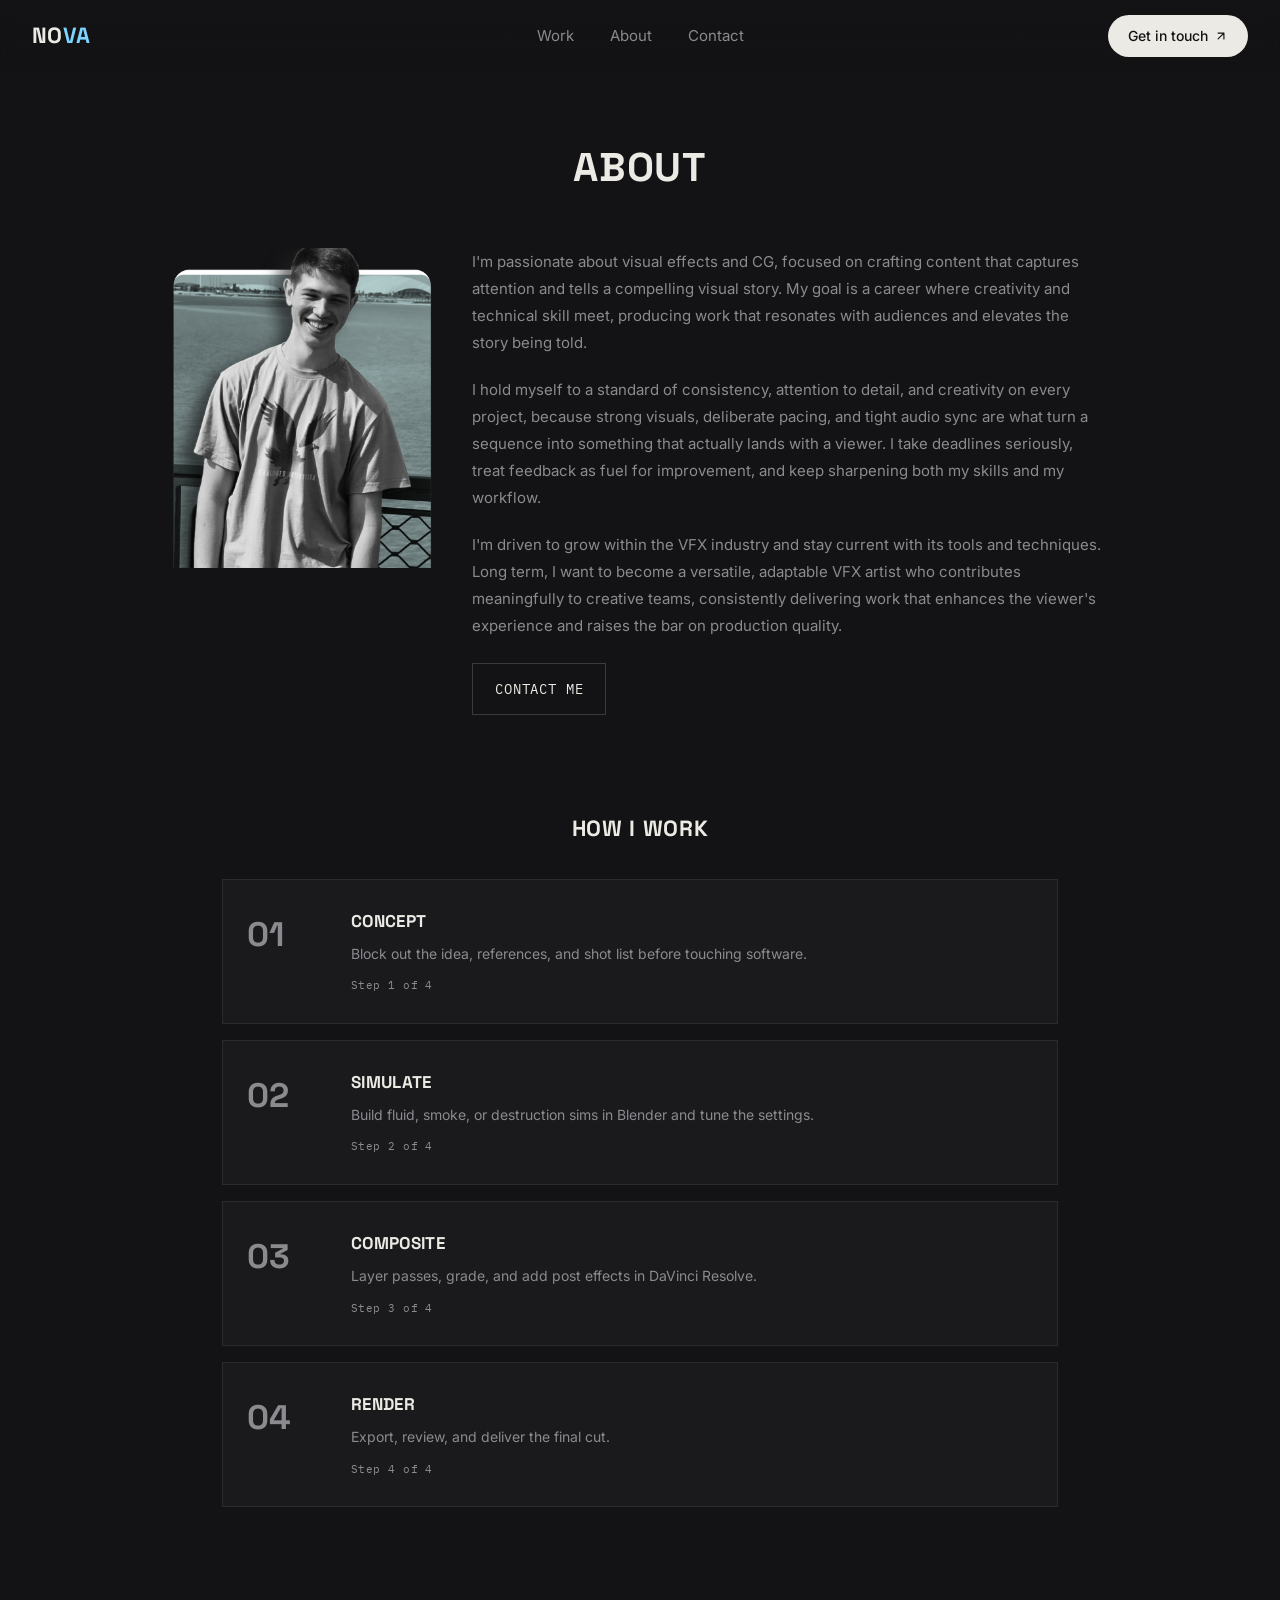
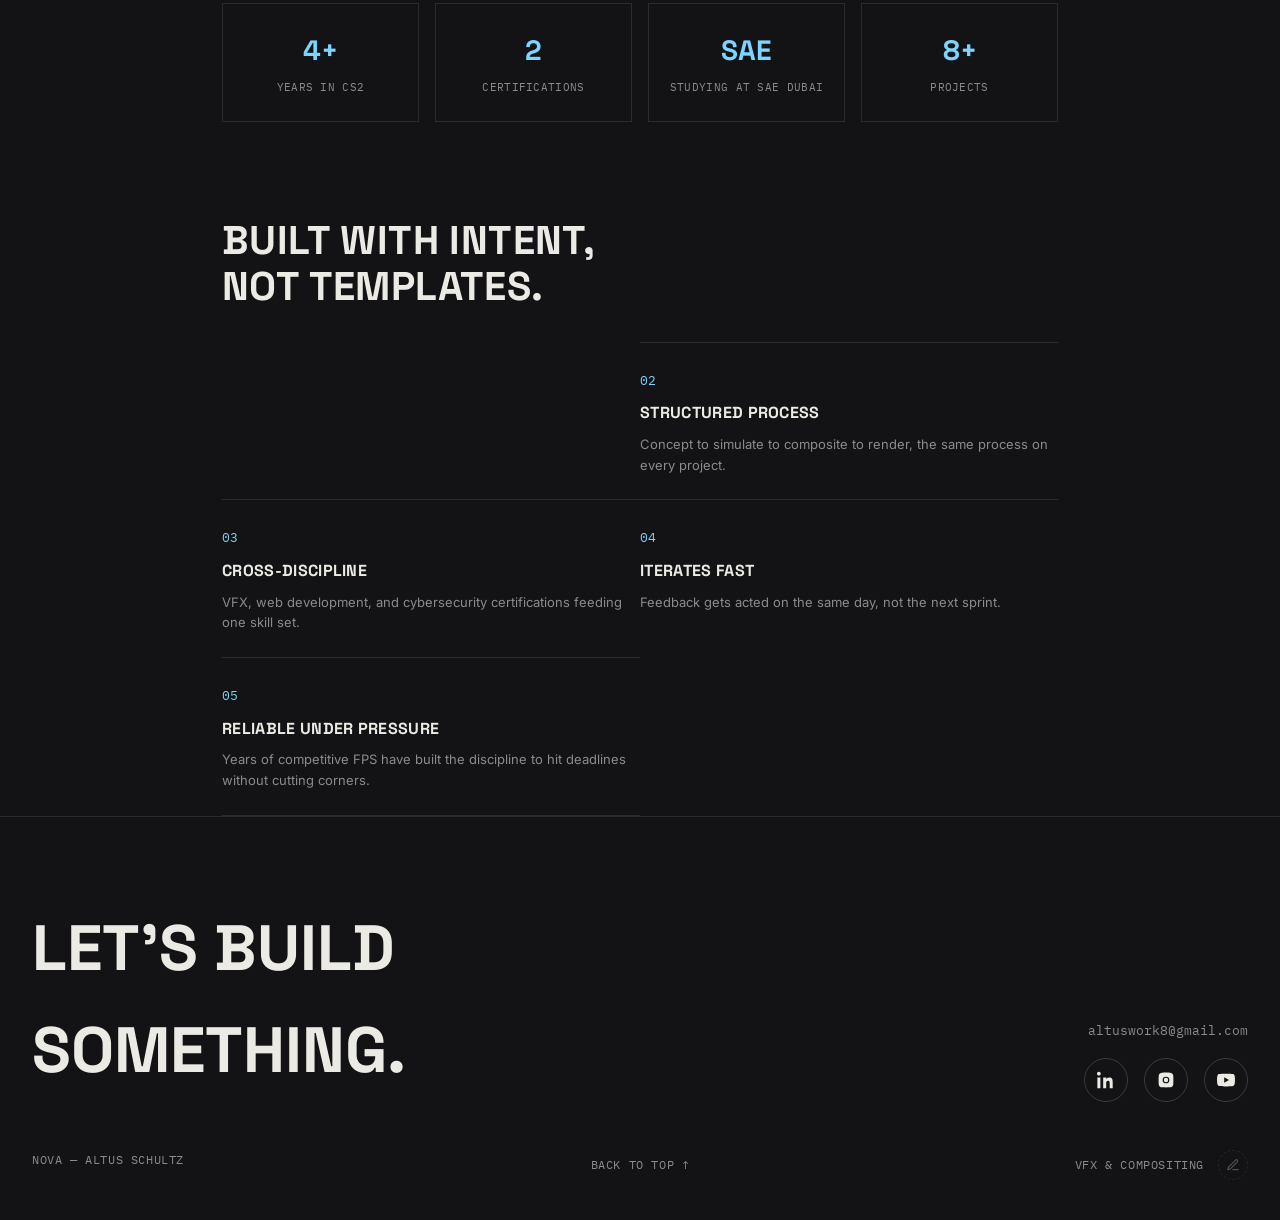
==== pages/about.html @ cc1fd3f3 "NOVA portfolio - initial public release Hand-built multi-page VFX portfolio: HTML, CSS and vanilla J" ====
<!DOCTYPE html>
<html lang="en">
<head>
<meta charset="UTF-8">
<meta name="viewport" content="width=device-width, initial-scale=1.0">
<title>About &mdash; NOVA</title>
<link rel="preconnect" href="https://fonts.googleapis.com">
<link href="https://fonts.googleapis.com/css2?family=Space+Grotesk:wght@500;700&amp;family=Inter:wght@400;500&amp;family=IBM+Plex+Mono:wght@400;500&amp;display=swap" rel="stylesheet">
<link rel="stylesheet" href="../assets/css/style.css">
<link rel="stylesheet" href="../assets/css/effects.css">

</head>
<body id="top">

<!--Nav bar: NOVA logo top left, burger menu button top right-->
<nav class="nav">
    <a href="../index.html" class="nav-logo"><span>NO</span><span>VA</span></a>
    <div class="nav-links-desktop">
    <a href="../index.html#work">Work</a>
    <a href="about.html">About</a>
    <a href="contact.html">Contact</a>
  </div>
  <a href="contact.html" class="nav-cta">Get in touch
    <svg viewBox="0 0 24 24" fill="none" stroke="currentColor" stroke-width="2" stroke-linecap="round" stroke-linejoin="round"><path d="M7 17L17 7M17 7H7M17 7V17"/></svg>
  </a>
  <button class="nav-burger" aria-label="Open menu" aria-expanded="false">
      <span></span><span></span><span></span>
    </button>
  </nav>
  <div class="nav-mobile-panel">
      <a href="../index.html#work">Work</a>
      <a href="about.html">About</a>
      <a href="contact.html">Contact</a>
  </div>

  <!-- ==================== About header ==================== -->
  <div class="about-header">
    <h1>About</h1>
  </div>

  <!-- ==================== Bio: photo + intro text, fades in on scroll ==================== -->
  <div class="bio reveal">
    <img src="../assets/media/about-me/About-me-Image.png" alt="Altus Schultz" class="bio-photo">

    <div class="bio-text">
      <p>I'm passionate about visual effects and CG, focused on crafting content that captures attention and tells a compelling visual story. My goal is a career where creativity and technical skill meet, producing work that resonates with audiences and elevates the story being told.</p>
      <p>I hold myself to a standard of consistency, attention to detail, and creativity on every project, because strong visuals, deliberate pacing, and tight audio sync are what turn a sequence into something that actually lands with a viewer. I take deadlines seriously, treat feedback as fuel for improvement, and keep sharpening both my skills and my workflow.</p>
      <p>I'm driven to grow within the VFX industry and stay current with its tools and techniques. Long term, I want to become a versatile, adaptable VFX artist who contributes meaningfully to creative teams, consistently delivering work that enhances the viewer's experience and raises the bar on production quality.</p>

      <div class="bio-actions">
        <a href="contact.html" class="contact-link">Contact me</a>
        <!--Resume link pulled 2026-10-15: PDF still carries the old email address.
            Re-export with altuswork8@gmail.com, then uncomment this line.-->
        <!--<a href="../assets/documents/altus-schultz-resume.pdf" class="contact-link" download>Resume</a>-->
      </div>
    </div>
  </div>

  <!-- ==================== How I work: 4 steps, each fades up on scroll ==================== -->
  <h2 class="section-heading">How I Work</h2>

  <div class="steps">

    <div class="step reveal">
      <span class="step-number">01</span>
      <div>
        <p class="step-title">Concept</p>
        <p class="step-desc">Block out the idea, references, and shot list before touching software.</p>
        <p class="step-label">Step 1 of 4</p>
      </div>
    </div>

    <div class="step reveal">
      <span class="step-number">02</span>
      <div>
        <p class="step-title">Simulate</p>
        <p class="step-desc">Build fluid, smoke, or destruction sims in Blender and tune the settings.</p>
        <p class="step-label">Step 2 of 4</p>
      </div>
    </div>

    <div class="step reveal">
      <span class="step-number">03</span>
      <div>
        <p class="step-title">Composite</p>
        <p class="step-desc">Layer passes, grade, and add post effects in DaVinci Resolve.</p>
        <p class="step-label">Step 3 of 4</p>
      </div>
    </div>

    <div class="step reveal">
      <span class="step-number">04</span>
      <div>
        <p class="step-title">Render</p>
        <p class="step-desc">Export, review, and deliver the final cut.</p>
        <p class="step-label">Step 4 of 4</p>
      </div>
    </div>

  </div>

  <!-- ==================== Stats: numbers count up from 0 on scroll, see script.js ==================== -->
  <div class="stats reveal">

    <div class="stat">
      <span class="stat-number" data-count="5" data-suffix="+">0</span>
      <p class="stat-label">Years in CS2</p>
    </div>

    <div class="stat">
      <span class="stat-number" data-count="3">0</span>
      <p class="stat-label">Certifications</p>
    </div>

    <div class="stat">
      <span class="stat-number">SAE</span>
      <p class="stat-label">Studying at SAE Dubai</p>
    </div>

    <div class="stat">
      <span class="stat-number" data-count="10" data-suffix="+">0</span>
      <p class="stat-label">Projects</p>
    </div>

  </div>

  <!-- ==================== Why me: 6 point grid ==================== -->
  <div class="why-me">
    <h2 class="headline">Built with intent,<br>not templates.</h2>

    <div class="why-grid">

      <div class="why-item reveal">
        <span class="why-number">01</span>
        <h3>Own pipeline</h3>
        <p>No page builders, no plugins doing the work. Every sim, comp, and line of code is mine.</p>
      </div>

      <div class="why-item reveal">
        <span class="why-number">02</span>
        <h3>Structured process</h3>
        <p>Concept to simulate to composite to render, the same process on every project.</p>
      </div>

      <div class="why-item reveal">
        <span class="why-number">03</span>
        <h3>Cross-discipline</h3>
        <p>VFX, web development, and cybersecurity certifications feeding one skill set.</p>
      </div>

      <div class="why-item reveal">
        <span class="why-number">04</span>
        <h3>Iterates fast</h3>
        <p>Feedback gets acted on the same day, not the next sprint.</p>
      </div>

      <div class="why-item reveal">
        <span class="why-number">05</span>
        <h3>Reliable under pressure</h3>
        <p>Years of competitive FPS have built the discipline to hit deadlines without cutting corners.</p>
      </div>

      <div class="why-item reveal">
        <span class="why-number">06</span>
        <h3>Always learning</h3>
        <p>Actively studying VFX and virtual production, picking up new techniques every trimester.</p>
      </div>

    </div>
  </div>

  <!--Footer: same on every page, contact details, socials, back to top-->
  <footer class="footer">
    <div class="footer-top">
      <h2>Let's build<br>something.</h2>
      <div class="footer-contact-block">
        <div class="footer-contact">
          <a href="https://mail.google.com/mail/?view=cm&amp;to=altuswork8@gmail.com">altuswork8@gmail.com</a>
        </div>
        <div class="socials">
        <a href="https://www.linkedin.com/in/altus-schultz-65b07b365/" aria-label="LinkedIn" target="_blank" rel="noopener">
          <svg viewBox="0 0 24 24"><path d="M4.98 3.5C4.98 4.88 3.87 6 2.5 6S0 4.88 0 3.5 1.12 1 2.5 1s2.48 1.12 2.48 2.5zM.5 8.75h4V23h-4V8.75zM8.5 8.75h3.83v1.96h.05c.53-1 1.83-2.06 3.77-2.06 4.03 0 4.78 2.65 4.78 6.1V23h-4v-6.5c0-1.55-.03-3.55-2.17-3.55-2.18 0-2.51 1.7-2.51 3.44V23h-4V8.75z"/></svg>
        </a>
        <a href="https://www.instagram.com/hertzz.iwnl/" aria-label="Instagram" target="_blank" rel="noopener">
          <svg viewBox="0 0 24 24"><path d="M12 2.16c3.2 0 3.58.01 4.85.07 3.25.15 4.77 1.69 4.92 4.92.06 1.27.07 1.65.07 4.85s-.01 3.58-.07 4.85c-.15 3.23-1.66 4.77-4.92 4.92-1.27.06-1.64.07-4.85.07s-3.58-.01-4.85-.07c-3.27-.15-4.77-1.7-4.92-4.92-.06-1.27-.07-1.65-.07-4.85s.02-3.58.07-4.85c.15-3.23 1.66-4.77 4.92-4.92 1.27-.06 1.65-.07 4.85-.07zm0 5.35a4.49 4.49 0 1 0 0 8.98 4.49 4.49 0 0 0 0-8.98zm0 7.4a2.91 2.91 0 1 1 0-5.82 2.91 2.91 0 0 1 0 5.82zm5.73-7.58a1.05 1.05 0 1 1-2.1 0 1.05 1.05 0 0 1 2.1 0z"/></svg>
        </a>
        <a href="https://www.youtube.com/@altumisprime" aria-label="YouTube" target="_blank" rel="noopener">
          <svg viewBox="0 0 24 24"><path d="M23.5 6.2a3.02 3.02 0 0 0-2.12-2.14C19.51 3.5 12 3.5 12 3.5s-7.51 0-9.38.56A3.02 3.02 0 0 0 .5 6.2 31.6 31.6 0 0 0 0 12a31.6 31.6 0 0 0 .5 5.8 3.02 3.02 0 0 0 2.12 2.14C4.49 20.5 12 20.5 12 20.5s7.51 0 9.38-.56a3.02 3.02 0 0 0 2.12-2.14A31.6 31.6 0 0 0 24 12a31.6 31.6 0 0 0-.5-5.8zM9.6 15.6V8.4l6.4 3.6-6.4 3.6z"/></svg>
        </a>
      </div>
      </div>
    </div>
    <div class="footer-bottom">
      <span>NOVA &mdash; Altus Schultz</span>
      <a href="#top" class="back-to-top">Back to top &uarr;</a>
      <div class="footer-egg-group">
      <span>VFX &amp; Compositing</span>
      <button class="egg-toggle" aria-label="I wonder what this does">
      <svg viewBox="0 0 24 24" fill="none" stroke="currentColor" stroke-width="2" stroke-linecap="round" stroke-linejoin="round">
        <path d="M12 20h9"/><path d="M16.5 3.5a2.12 2.12 0 0 1 3 3L7 19l-4 1 1-4Z"/>
      </svg>
    </button>
    </div>
  </div>
  </footer>

<script src="../assets/js/script.js"></script>
</body>
</html>
---- assets/css/style.css ----
/* ============================================
   NOVA — Core Styles
   Base/reset, layout, nav, hero, work grid,
   about page, lightbox, contact form, marquee,
   custom cursor.
   ============================================ */

/* ============================================
   NOVA — VFX / Compositing Portfolio
   Design system: viewport-grade HUD aesthetic
   grounded in Blender's render viewport
   ============================================ */

@font-face {
  font-family: 'Space Grotesk';
  src: local('Space Grotesk');
}

:root {
  /* Color: dark viewport grey base, blue accent, cool desaturated
     blue-grey for structural/secondary UI */
  --bg: #131315;
  --bg-raised: #1a1a1d;
  --line: #2b2b2f;
  --line-strong: #3a3a3f;
  --text: #ECEAE4;
  --text-dim: #8b8b8f;
  --accent: #7cd4ff;
  --accent-dim: #3f6b7a;
  --viewport-blue: #4C5A63;

  --font-display: 'Space Grotesk', 'Arial Narrow', sans-serif;
  --font-body: 'Inter', -apple-system, sans-serif;
  --font-mono: 'IBM Plex Mono', 'Courier New', monospace;

  --nav-h: 72px;
}

* { box-sizing: border-box; margin: 0; padding: 0; }

html { scroll-behavior: smooth; }

@media (prefers-reduced-motion: reduce) {
  html { scroll-behavior: auto; }
  * { animation-duration: 0.01ms !important; transition-duration: 0.01ms !important; }
}

body {
  background: var(--bg);
  color: var(--text);
  font-family: var(--font-body);
  font-size: 16px;
  line-height: 1.6;
  -webkit-font-smoothing: antialiased;
}

a { color: inherit; text-decoration: none; }

img, video { display: block; max-width: 100%; }

::selection { background: var(--accent); color: #0d0d0e; }

/* ---------- Viewport reticle (signature element) ----------
   Thin corner brackets that frame hero/media, echoing a 3D
   viewport / camera gate. Applied via .reticle wrapper. */
.reticle {
  position: relative;
}
.reticle::before,
.reticle::after,
.reticle .rb1,
.reticle .rb2 {
  content: "";
  position: absolute;
  width: 22px;
  height: 22px;
  border: 1.5px solid var(--accent);
  opacity: 0;
  transition: opacity .35s ease, transform .35s ease;
  pointer-events: none;
  z-index: 3;
}
.reticle::before { top: -1px; left: -1px; border-right: none; border-bottom: none; transform: translate(6px, 6px); }
.reticle::after { top: -1px; right: -1px; border-left: none; border-bottom: none; transform: translate(-6px, 6px); }
.reticle .rb1 { bottom: -1px; left: -1px; border-right: none; border-top: none; transform: translate(6px, -6px); }
.reticle .rb2 { bottom: -1px; right: -1px; border-left: none; border-top: none; transform: translate(-6px, -6px); }
.reticle:hover::before, .reticle:hover::after,
.reticle:hover .rb1, .reticle:hover .rb2,
.reticle:focus-within::before, .reticle:focus-within::after,
.reticle:focus-within .rb1, .reticle:focus-within .rb2 {
  opacity: 1;
  transform: translate(0, 0);
}

/* ---------- Nav ---------- */
.nav {
  position: fixed;
  top: 0; left: 0; right: 0;
  height: var(--nav-h);
  display: flex;
  align-items: center;
  justify-content: space-between;
  padding: 0 32px;
  z-index: 100;
  background: linear-gradient(to bottom, rgba(19,19,21,0.92), rgba(19,19,21,0));
  backdrop-filter: blur(6px);
}
.nav-logo {
  font-family: var(--font-display);
  font-weight: 700;
  font-size: 22px;
  letter-spacing: 0.02em;
  display: flex;
}
.nav-logo span:first-child { color: var(--text); }
.nav-logo span:last-child { color: var(--accent); }

/* ---------- Desktop nav links + CTA (hidden on mobile, burger takes over) ---------- */
.nav-links-desktop {
  display: flex;
  align-items: center;
  gap: 36px;
  font-family: var(--font-body);
  font-size: 15px;
  /* Centered in the nav bar itself (not just flex-distributed between the
     logo and CTA), so it stays visually centered regardless of how wide
     either of those neighbors are. */
  position: absolute;
  left: 50%;
  top: 50%;
  transform: translate(-50%, -50%);
}
.nav-links-desktop a {
  color: var(--text-dim);
  transition: color .2s ease;
}
.nav-links-desktop a:hover,
.nav-links-desktop a:focus-visible {
  color: var(--text);
}

.nav-cta {
  display: inline-flex;
  align-items: center;
  gap: 6px;
  background: var(--text);
  color: var(--bg);
  font-family: var(--font-body);
  font-weight: 500;
  font-size: 14px;
  padding: 10px 20px;
  border-radius: 999px;
  transition: opacity .2s ease;
}
.nav-cta:hover,
.nav-cta:focus-visible {
  opacity: 0.85;
}
.nav-cta svg {
  width: 14px;
  height: 14px;
}

@media (max-width: 780px) {
  .nav-links-desktop,
  .nav-cta {
    display: none;
  }
}

.nav-burger {
  display: flex;
  flex-direction: column;
  gap: 5px;
  width: 28px;
  cursor: pointer;
  background: none;
  border: none;
  position: relative;
  z-index: 210;
}
.nav-burger span { display: block; height: 2px; background: var(--text); transition: transform .25s ease, opacity .25s ease; }

@media (min-width: 781px) {
  .nav-burger {
    display: none;
  }
}

/* burger -> x animation, toggled via the "open" class on the button itself */
.nav-burger.open span:nth-child(1) {
  transform: translateY(7px) rotate(45deg);
}
.nav-burger.open span:nth-child(2) {
  opacity: 0;
}
.nav-burger.open span:nth-child(3) {
  transform: translateY(-7px) rotate(-45deg);
}

.nav-mobile-panel {
  position: fixed;
  inset: 0;
  background: var(--bg);
  z-index: 99;
  display: flex;
  flex-direction: column;
  align-items: center;
  justify-content: center;
  padding: 0 32px;
  gap: 22px;
  text-align: center;
  opacity: 0;
  visibility: hidden;
  transform: scale(0.97);
  transition: opacity .35s ease, transform .35s ease, visibility .35s;
  pointer-events: none;
}
.nav-mobile-panel.open {
  opacity: 1;
  visibility: visible;
  transform: scale(1);
  pointer-events: auto;
}
.nav-mobile-panel a {
  font-family: var(--font-display);
  font-size: 32px;
  color: var(--text);
  opacity: 0;
  transform: translateY(14px);
  transition: opacity .35s ease, transform .35s ease, color .2s ease;
}
.nav-mobile-panel.open a {
  opacity: 1;
  transform: translateY(0);
}
.nav-mobile-panel a:nth-child(1) { transition-delay: .08s; }
.nav-mobile-panel a:nth-child(2) { transition-delay: .14s; }
.nav-mobile-panel a:nth-child(3) { transition-delay: .2s; }
.nav-mobile-panel a:hover,
.nav-mobile-panel a:focus-visible {
  color: var(--accent);
}

@media (prefers-reduced-motion: reduce) {
  .nav-mobile-panel,
  .nav-mobile-panel a {
    transition: none !important;
  }
}

/* ---------- Hero (home) ---------- */
.hero {
  position: relative;
  height: 100vh;
  min-height: 560px;
  width: 100%;
  overflow: hidden;
  display: flex;
  align-items: flex-end;
}
.hero video, .hero img {
  position: absolute;
  inset: 0;
  width: 100%;
  height: 100%;
  object-fit: cover;
  filter: saturate(0.85) brightness(0.6);
}
.hero::after {
  content: "";
  position: absolute;
  inset: 0;
  background: linear-gradient(180deg, rgba(19,19,21,0.15) 0%, rgba(19,19,21,0.35) 55%, rgba(19,19,21,0.95) 100%);
}
.hero-content {
  position: relative;
  z-index: 2;
  padding: 0 32px 64px;
  max-width: 980px;
}
.hero-eyebrow {
  font-family: var(--font-mono);
  font-size: 12px;
  letter-spacing: 0.12em;
  text-transform: uppercase;
  color: var(--accent);
  margin-bottom: 18px;
  display: flex;
  align-items: center;
  gap: 10px;
}
.hero-eyebrow::before {
  content: "";
  width: 8px; height: 8px;
  background: var(--accent);
  display: inline-block;
}
.hero h1 {
  font-family: var(--font-display);
  font-weight: 700;
  font-size: clamp(42px, 8vw, 104px);
  line-height: 0.98;
  letter-spacing: -0.02em;
  text-transform: uppercase;
}
.hero p {
  margin-top: 22px;
  max-width: 560px;
  color: var(--text-dim);
  font-size: 17px;
}
.hero-scroll {
  position: absolute;
  bottom: 28px; left: 32px;
  z-index: 2;
  font-family: var(--font-mono);
  font-size: 11px;
  letter-spacing: 0.1em;
  text-transform: uppercase;
  color: var(--text-dim);
  display: flex;
  align-items: center;
  gap: 10px;
  transition: color .2s ease;
}
.hero-scroll:hover,
.hero-scroll:focus-visible {
  color: var(--accent);
}
.hero-scroll::after {
  content: "";
  width: 1px; height: 34px;
  background: var(--line-strong);
  display: block;
}

/* ---------- Section shell ---------- */
.section { padding: 96px 32px; max-width: 1400px; margin: 0 auto; }
.section-head {
  display: flex;
  align-items: baseline;
  justify-content: space-between;
  gap: 24px;
  margin-bottom: 48px;
  border-bottom: 1px solid var(--line);
  padding-bottom: 20px;
}
.section-head h2 {
  font-family: var(--font-display);
  font-size: clamp(28px, 4vw, 44px);
  text-transform: uppercase;
  letter-spacing: -0.01em;
}
.section-tag {
  font-family: var(--font-mono);
  font-size: 12px;
  color: var(--text-dim);
  letter-spacing: 0.08em;
  text-transform: uppercase;
}

/* ---------- Work grid (hover-play video grid) ---------- */
.work-grid {
  display: grid;
  grid-template-columns: repeat(3, 1fr);
  gap: 2px;
  background: var(--line);
  perspective: 900px;
}
@media (max-width: 980px) { .work-grid { grid-template-columns: repeat(2, 1fr); } }
@media (max-width: 600px) { .work-grid { grid-template-columns: 1fr; } }

.work-card {
  background: var(--bg);
  position: relative;
  aspect-ratio: 4 / 5;
  overflow: hidden;
  display: block;
  cursor: pointer;
  content-visibility: auto;
  contain-intrinsic-size: 400px 500px;
  transform-style: preserve-3d;
  transition: transform .15s ease-out;
  will-change: transform;
}
.work-card .thumb-media {
  position: absolute; inset: 0;
  width: 100%; height: 100%;
  object-fit: cover;
  transition: transform .6s ease, filter .4s ease;
  filter: grayscale(0.35) brightness(0.72);
}
.work-card:hover .thumb-media {
  transform: scale(1.045);
  filter: grayscale(0) brightness(0.9);
}

/* Tiles with both a still (.thumb-still) and a video: show the still
   by default, swap to the video only while "hovering" (toggled by JS
   on mouseenter/focus, see script.js) */
.work-card .thumb-still ~ video.thumb-media {
  opacity: 0;
  transition: opacity .35s ease, transform .6s ease, filter .4s ease;
}
.work-card.hovering .thumb-still ~ video.thumb-media {
  opacity: 1;
}
.work-card.hovering .thumb-still {
  opacity: 0;
}
.work-card-overlay {
  position: absolute; inset: 0;
  display: flex;
  flex-direction: column;
  justify-content: flex-end;
  padding: 20px;
  background: linear-gradient(180deg, transparent 40%, rgba(10,10,11,0.88) 100%);
}
.work-card-tag {
  font-family: var(--font-mono);
  font-size: 11px;
  letter-spacing: 0.08em;
  text-transform: uppercase;
  color: var(--accent);
  margin-bottom: 6px;
  opacity: 0;
  transform: translateY(6px);
  transition: opacity .3s ease, transform .3s ease;
}
.work-card:hover .work-card-tag { opacity: 1; transform: translateY(0); }
.work-card-title {
  font-family: var(--font-display);
  font-size: 21px;
  text-transform: uppercase;
  letter-spacing: -0.01em;
}

/* ---------- About / split logo ---------- */
.about-block {
  display: grid;
  grid-template-columns: 1fr 1.3fr;
  gap: 64px;
  align-items: start;
}
@media (max-width: 860px) { .about-block { grid-template-columns: 1fr; } }
.split-logo {
  font-family: var(--font-display);
  font-weight: 700;
  font-size: clamp(56px, 9vw, 120px);
  line-height: 0.9;
  text-transform: uppercase;
}
.split-logo span:first-child { color: var(--text); display: block; }
.split-logo span:last-child { color: var(--accent); display: block; -webkit-text-stroke: 1px var(--accent); }
.about-text p { color: var(--text-dim); margin-bottom: 18px; max-width: 62ch; }
.about-text p:last-child { margin-bottom: 0; }

/* ---------- Project page ---------- */
.project-hero {
  padding: calc(var(--nav-h) + 56px) 32px 40px;
  max-width: 1100px;
  margin: 0 auto;
  border-bottom: 1px solid var(--line);
}
.project-meta {
  display: flex;
  gap: 24px;
  flex-wrap: wrap;
  font-family: var(--font-mono);
  font-size: 12px;
  letter-spacing: 0.06em;
  text-transform: uppercase;
  color: var(--text-dim);
  margin-bottom: 20px;
}
.project-meta span { display: flex; align-items: center; gap: 8px; }
.project-meta span::before { content: "//"; color: var(--accent); }
.project-hero h1 {
  font-family: var(--font-display);
  font-size: clamp(36px, 6vw, 76px);
  text-transform: uppercase;
  letter-spacing: -0.01em;
  line-height: 1;
  margin-bottom: 28px;
}
.project-desc {
  max-width: 72ch;
  color: var(--text-dim);
  font-size: 18px;
  line-height: 1.7;
}
.project-desc strong { color: var(--text); font-weight: 500; }

.project-media {
  max-width: 1100px;
  margin: 56px auto 0;
  padding: 0 32px 96px;
  display: flex;
  flex-direction: column;
  gap: 40px;
}
.media-frame {
  border: 1px solid var(--line);
  background: var(--bg-raised);
  padding: 10px;
}
.media-frame video, .media-frame img {
  display: block;
  max-width: 100%;
  max-height: 75vh;
  width: auto;
  height: auto;
  margin: 0 auto;
}
.media-caption {
  font-family: var(--font-mono);
  font-size: 12px;
  color: var(--text-dim);
  letter-spacing: 0.04em;
  margin-top: 12px;
  padding: 0 2px;
}

.media-subhead {
  font-family: var(--font-mono);
  font-size: 13px;
  letter-spacing: 0.08em;
  text-transform: uppercase;
  color: var(--accent);
  margin: 8px 0 -8px;
  padding-top: 24px;
  border-top: 1px solid var(--line);
}

.image-row {
  display: grid;
  grid-template-columns: repeat(auto-fit, minmax(220px, 1fr));
  gap: 16px;
}
.image-row .media-frame { padding: 8px; }
.image-row .media-frame img { max-height: 50vh; }

.credits {
  font-family: var(--font-mono);
  font-size: 13px;
  color: var(--text-dim);
  line-height: 2;
  margin-top: 8px;
}
.credits strong { color: var(--text); }

.project-nav-footer {
  display: flex;
  justify-content: space-between;
  align-items: center;
  padding: 32px;
  max-width: 1100px;
  margin: 0 auto;
  border-top: 1px solid var(--line);
  font-family: var(--font-mono);
  font-size: 13px;
  text-transform: uppercase;
  letter-spacing: 0.06em;
}
.project-nav-footer a { color: var(--text-dim); transition: color .2s ease; }
.project-nav-footer a:hover { color: var(--accent); }

/* ---------- Contact / footer ---------- */
.footer {
  padding: 80px 32px 40px;
  border-top: 1px solid var(--line);
  max-width: 1400px;
  margin: 0 auto;
}
.footer-top {
  display: flex;
  justify-content: space-between;
  align-items: flex-end;
  flex-wrap: wrap;
  gap: 32px;
  margin-bottom: 48px;
}
.footer h2 {
  font-family: var(--font-display);
  font-size: clamp(32px, 6vw, 64px);
  text-transform: uppercase;
}
.contact-link {
  font-family: var(--font-mono);
  font-size: 14px;
  text-transform: uppercase;
  letter-spacing: 0.06em;
  border: 1px solid var(--line-strong);
  padding: 14px 22px;
  transition: border-color .2s ease, color .2s ease;
}
.contact-link:hover { border-color: var(--accent); color: var(--accent); }

/* email, sits next to the social icons in footer-top */
.footer-contact-block {
  display: flex;
  flex-direction: column;
  align-items: flex-end;
  gap: 16px;
}
.footer-contact {
  display: flex;
  flex-direction: column;
  align-items: flex-end;
  gap: 6px;
  font-family: var(--font-mono);
  font-size: 13px;
  color: var(--text-dim);
}
.footer-contact a { transition: color .2s ease; }
.footer-contact a:hover,
.footer-contact a:focus-visible { color: var(--accent); }

/* social icon circles, replaces the "Get in touch" button in footer-top */
.socials {
  display: flex;
  gap: 16px;
}
.socials a {
  width: 44px;
  height: 44px;
  border: 1px solid var(--line-strong);
  border-radius: 50%;
  display: flex;
  align-items: center;
  justify-content: center;
  transition: border-color .2s ease, transform .2s ease;
}
.socials a:hover,
.socials a:focus-visible {
  border-color: var(--accent);
  transform: translateY(-3px);
}
.socials svg {
  width: 18px;
  height: 18px;
  fill: var(--text);
}

.footer-bottom {
  position: relative;
  display: flex;
  justify-content: space-between;
  flex-wrap: wrap;
  gap: 12px;
  font-family: var(--font-mono);
  font-size: 12px;
  color: var(--text-dim);
  text-transform: uppercase;
  letter-spacing: 0.05em;
}
.back-to-top {
  transition: color .2s ease;
  /* Centered in the row itself, not just flex-distributed between its
     neighbors, so it stays visually centered regardless of how wide the
     left/right groups are. */
  position: absolute;
  left: 50%;
  top: 50%;
  transform: translate(-50%, -50%);
}
.back-to-top:hover,
.back-to-top:focus-visible {
  color: var(--accent);
}
.footer-egg-group {
  display: flex;
  align-items: center;
  gap: 14px;
}

@media (max-width: 600px) {
  .footer-contact-block,
  .footer-contact {
    align-items: flex-start;
  }
  /* Absolute centering doesn't play nice once the row wraps to multiple
     lines on narrow screens, so drop back to normal document flow and
     stack everything instead. */
  .footer-bottom {
    flex-direction: column;
    align-items: flex-start;
  }
  .back-to-top {
    position: static;
    transform: none;
  }
}

/* ---------- Utility ---------- */
.visually-hidden {
  position: absolute;
  width: 1px; height: 1px;
  overflow: hidden;
  clip: rect(0,0,0,0);
}

a:focus-visible, button:focus-visible {
  outline: 2px solid var(--accent);
  outline-offset: 3px;
}

/* ============================================
   About page — bio, how I work steps,
   stat counters, why me section
   ============================================ */

.about-header {
  padding: calc(var(--nav-h) + 64px) 32px 0;
  text-align: center;
}

.about-header h1 {
  font-family: var(--font-display);
  font-weight: 700;
  font-size: clamp(28px, 5vw, 40px);
  text-transform: uppercase;
  letter-spacing: 0.02em;
}

/* ---------- Bio ---------- */
.bio {
  display: flex;
  flex-wrap: wrap;
  align-items: flex-start;
  gap: 40px;
  padding: 48px 32px 0;
  max-width: 1000px;
  margin: 0 auto;
}


/* ============================================
   Lightbox — click a project photo to enlarge it.
   Overlay is injected by script.js on page load.
   ============================================ */
.media-frame img {
  cursor: zoom-in;
}

.lightbox-overlay {
  position: fixed;
  inset: 0;
  z-index: 500;
  background: rgba(8, 8, 9, 0.94);
  display: flex;
  align-items: center;
  justify-content: center;
  padding: 48px;
  opacity: 0;
  visibility: hidden;
  transition: opacity .3s ease, visibility .3s ease;
}
.lightbox-overlay.open {
  opacity: 1;
  visibility: visible;
}
.lightbox-overlay img {
  max-width: 100%;
  max-height: 100%;
  object-fit: contain;
  border: 1px solid var(--line-strong);
  background: var(--bg-raised);
  transform: scale(0.96);
  transition: transform .3s ease;
}
.lightbox-overlay.open img {
  transform: scale(1);
}
.lightbox-close {
  position: absolute;
  top: 24px;
  right: 28px;
  width: 44px;
  height: 44px;
  border: 1px solid var(--line-strong);
  border-radius: 50%;
  background: var(--bg);
  color: var(--text);
  font-family: var(--font-mono);
  font-size: 20px;
  line-height: 1;
  cursor: pointer;
  display: flex;
  align-items: center;
  justify-content: center;
  transition: border-color .2s ease, color .2s ease;
}
.lightbox-close:hover,
.lightbox-close:focus-visible {
  border-color: var(--accent);
  color: var(--accent);
}

@media (prefers-reduced-motion: reduce) {
  .lightbox-overlay,
  .lightbox-overlay img {
    transition: none !important;
  }
}


/* ============================================
   Contact form
   ============================================ */
.contact-form {
  max-width: 560px;
  display: flex;
  flex-direction: column;
  gap: 22px;
}

.form-row {
  display: flex;
  flex-direction: column;
  gap: 8px;
}

.form-row label {
  font-family: var(--font-mono);
  font-size: 12px;
  letter-spacing: 0.05em;
  text-transform: uppercase;
  color: var(--text-dim);
}

.form-row input,
.form-row textarea {
  background: var(--bg-raised);
  border: 1px solid var(--line);
  color: var(--text);
  font-family: var(--font-body);
  font-size: 15px;
  padding: 12px 14px;
  resize: vertical;
  transition: border-color .2s ease;
}

.form-row input:focus,
.form-row textarea:focus {
  outline: none;
  border-color: var(--accent);
}

.btn-primary {
  align-self: flex-start;
  font-family: var(--font-mono);
  font-size: 14px;
  text-transform: uppercase;
  letter-spacing: 0.06em;
  background: var(--accent);
  color: var(--bg);
  border: 1px solid var(--accent);
  padding: 14px 28px;
  cursor: pointer;
  transition: opacity .2s ease;
}

.btn-primary:hover,
.btn-primary:focus-visible {
  opacity: 0.85;
}

.form-note {
  margin-top: 14px;
  font-family: var(--font-mono);
  font-size: 12px;
  color: var(--text-dim);
}


/* ============================================
   Marquee ticker — auto-scrolling strip of
   skills/services, sits above the footer
   ============================================ */
.marquee-section {
  padding: 56px 0 72px;
  border-top: 1px solid var(--line);
}

.marquee-eyebrow {
  display: flex;
  align-items: center;
  gap: 10px;
  padding: 0 32px 24px;
  font-family: var(--font-mono);
  font-size: 12px;
  letter-spacing: 0.1em;
  text-transform: uppercase;
  color: var(--accent);
}
.marquee-eyebrow::before {
  content: "";
  width: 8px;
  height: 8px;
  background: var(--accent);
  display: inline-block;
}

.marquee {
  overflow: hidden;
  width: 100%;
  -webkit-mask-image: linear-gradient(90deg, transparent, #000 8%, #000 92%, transparent);
  mask-image: linear-gradient(90deg, transparent, #000 8%, #000 92%, transparent);
}

.marquee-track {
  display: flex;
  align-items: center;
  width: max-content;
  gap: 28px;
  animation: marquee-scroll 22s linear infinite;
}

.marquee-track span {
  font-family: var(--font-display);
  font-weight: 700;
  font-size: clamp(28px, 5vw, 48px);
  text-transform: uppercase;
  color: var(--text-dim);
  white-space: nowrap;
}

.marquee-track .slash {
  color: var(--accent);
  font-weight: 400;
}

@keyframes marquee-scroll {
  from { transform: translateX(0); }
  to { transform: translateX(-50%); }
}

.marquee:hover .marquee-track {
  animation-play-state: paused;
}

@media (prefers-reduced-motion: reduce) {
  .marquee-track {
    animation: none;
  }
}


/* ============================================
   Custom cursor — a small reticle that follows
   the mouse, echoing the corner-bracket motif
   used on media frames and grid tiles. Desktop
   with a real mouse only (see script.js); touch
   devices and reduced-motion keep the native
   cursor.
   ============================================ */
@media (hover: hover) and (pointer: fine) {
  body.custom-cursor-active,
  body.custom-cursor-active * {
    cursor: none;
  }
  /* Native <video controls> UI (play button, scrubber, etc.) lives in the
     browser's own shadow DOM and ignores plain `cursor: none` on its
     parent — it was showing the OS pointing-hand icon on hover instead of
     letting our custom reticle take over. These pseudo-elements target
     that internal control bar directly (Chrome/Edge/Safari; Firefox has
     no equivalent hook, so it'll fall back to its native cursor there). */
  body.custom-cursor-active video::-webkit-media-controls,
  body.custom-cursor-active video::-webkit-media-controls-panel,
  body.custom-cursor-active video::-webkit-media-controls-play-button,
  body.custom-cursor-active video::-webkit-media-controls-timeline,
  body.custom-cursor-active video::-webkit-media-controls-mute-button,
  body.custom-cursor-active video::-webkit-media-controls-volume-slider,
  body.custom-cursor-active video::-webkit-media-controls-fullscreen-button,
  body.custom-cursor-active video::-webkit-media-controls-current-time-display,
  body.custom-cursor-active video::-webkit-media-controls-time-remaining-display {
    cursor: none !important;
  }
}

.cursor-reticle {
  position: fixed;
  top: 0;
  left: 0;
  width: 22px;
  height: 22px;
  pointer-events: none;
  z-index: 999;
  transform: translate(-50%, -50%);
  transition: width .2s ease, height .2s ease, opacity .2s ease;
  opacity: 0;
}
.cursor-reticle.visible { opacity: 1; }

.cursor-reticle .dot {
  position: absolute;
  top: 50%; left: 50%;
  width: 4px; height: 4px;
  background: var(--accent);
  border-radius: 50%;
  transform: translate(-50%, -50%);
}

.cursor-reticle .corner {
  position: absolute;
  width: 7px;
  height: 7px;
  border-color: var(--accent);
  transition: opacity .2s ease;
}
.cursor-reticle .corner.tl { top: 0; left: 0; border-top: 1.5px solid; border-left: 1.5px solid; }
.cursor-reticle .corner.tr { top: 0; right: 0; border-top: 1.5px solid; border-right: 1.5px solid; }
.cursor-reticle .corner.bl { bottom: 0; left: 0; border-bottom: 1.5px solid; border-left: 1.5px solid; }
.cursor-reticle .corner.br { bottom: 0; right: 0; border-bottom: 1.5px solid; border-right: 1.5px solid; }

/* grows and brightens over links, buttons, and other clickable elements */
.cursor-reticle.hovering {
  width: 42px;
  height: 42px;
}
.cursor-reticle.hovering .dot {
  opacity: 0;
}

/* ---------- Context icons: shown instead of the plain corner-frame when
   hovering something with a more specific meaning (a video's native play
   controls, or a text field). Each has three treatments — a clean default
   version here, plus a hand-drawn version (sketch mode) and a corrupted
   version (glitch mode) defined in effects.css. ---------- */
.cursor-reticle .cursor-context-icon {
  display: none;
  position: absolute;
  inset: 0;
  align-items: center;
  justify-content: center;
  color: var(--accent);
}
.cursor-reticle.hovering-video .icon-play,
.cursor-reticle.hovering-text .icon-text {
  display: flex;
}
.cursor-context-icon .icon-normal {
  display: flex;
  align-items: center;
  justify-content: center;
}
.cursor-context-icon .icon-sketch,
.cursor-context-icon .icon-glitch {
  display: none;
}
.cursor-context-icon svg {
  width: 14px;
  height: 14px;
}
---- assets/css/effects.css ----
/* ============================================
   NOVA — Effects & Animations
   Scroll reveal, sketch mode easter egg, glitch
   mode easter egg, boot loader / page transitions.
   ============================================ */

/* ============================================
   Generic scroll reveal — fades any element up
   into view, and back out again if scrolled past
   in either direction (see script.js). Used across
   every page: work grid tiles, project media, about
   page sections, contact.
   ============================================ */
.reveal {
  opacity: 0;
  transform: translateY(20px);
  transition: opacity 0.6s ease, transform 0.6s ease;
}
.reveal.is-visible {
  opacity: 1;
  transform: translateY(0);
}
@media (prefers-reduced-motion: reduce) {
  .reveal {
    transition: none !important;
    opacity: 1 !important;
    transform: none !important;
  }
}

.bio.reveal {
  opacity: 0;
  transform: translateY(20px);
  transition: opacity 0.6s ease, transform 0.6s ease;
}

.bio.reveal.is-visible {
  opacity: 1;
  transform: translateY(0);
}

.bio-photo {
  width: 260px;
  height: 320px;
  object-fit: cover;
  flex-shrink: 0;
}

.bio-text {
  display: flex;
  flex-direction: column;
  gap: 20px;
  min-width: 260px;
  flex: 1;
}

.bio-text p {
  color: var(--text-dim);
  font-size: 15px;
  line-height: 1.8;
}

.bio-actions {
  display: flex;
  gap: 16px;
  flex-wrap: wrap;
  margin-top: 4px;
}

/* ---------- How I work ---------- */
.section-heading {
  font-family: var(--font-display);
  font-weight: 700;
  font-size: 22px;
  text-align: center;
  text-transform: uppercase;
  letter-spacing: 0.03em;
  padding: 0 32px 32px;
  margin-top: 96px;
}

.steps {
  max-width: 900px;
  margin: 0 auto;
  padding: 0 32px;
  display: flex;
  flex-direction: column;
  gap: 16px;
}

.step {
  display: grid;
  grid-template-columns: 80px 1fr;
  gap: 24px;
  padding: 28px 24px;
  border: 1px solid var(--line);
  background: var(--bg-raised);
  opacity: 0;
  transform: translateY(20px);
  transition: opacity 0.6s ease, transform 0.6s ease;
}

.step.is-visible {
  opacity: 1;
  transform: translateY(0);
}

.step-number {
  font-family: var(--font-display);
  font-weight: 700;
  font-size: 34px;
  color: var(--text-dim);
}

.step-title {
  font-family: var(--font-display);
  font-weight: 700;
  font-size: 17px;
  text-transform: uppercase;
  letter-spacing: 0.02em;
  margin-bottom: 8px;
}

.step-desc {
  color: var(--text-dim);
  font-size: 14px;
  line-height: 1.6;
}

.step-label {
  margin-top: 12px;
  font-family: var(--font-mono);
  font-size: 11px;
  color: var(--text-dim);
  letter-spacing: 0.04em;
}

/* ---------- Stats ---------- */
.stats {
  max-width: 900px;
  margin: 96px auto 0;
  padding: 0 32px;
  display: grid;
  grid-template-columns: repeat(4, 1fr);
  gap: 16px;
}

.stats.reveal {
  opacity: 0;
  transform: translateY(20px);
  transition: opacity 0.6s ease, transform 0.6s ease;
}

.stats.reveal.is-visible {
  opacity: 1;
  transform: translateY(0);
}

.stat {
  border: 1px solid var(--line);
  padding: 24px 16px;
  text-align: center;
}

.stat-number {
  font-family: var(--font-display);
  font-weight: 700;
  font-size: 28px;
  color: var(--accent);
}

.stat-label {
  margin-top: 6px;
  font-family: var(--font-mono);
  font-size: 11px;
  color: var(--text-dim);
  letter-spacing: 0.03em;
  text-transform: uppercase;
}

/* ---------- Why me ---------- */
.why-me {
  max-width: 900px;
  margin: 96px auto 0;
  padding: 0 32px;
}

.why-me .headline {
  font-family: var(--font-display);
  font-weight: 700;
  font-size: clamp(28px, 5vw, 40px);
  line-height: 1.15;
  margin-bottom: 32px;
  text-transform: uppercase;
  letter-spacing: 0.01em;
}

.why-grid {
  display: grid;
  grid-template-columns: repeat(2, 1fr);
  gap: 0;
}

.why-item {
  padding: 24px 0;
  border-top: 1px solid var(--line);
  opacity: 0;
  transform: translateY(16px);
  transition: opacity 0.5s ease, transform 0.5s ease;
}

.why-item.is-visible {
  opacity: 1;
  transform: translateY(0);
}

.why-item:nth-last-child(-n+2) {
  border-bottom: 1px solid var(--line);
}

.why-item .why-number {
  font-family: var(--font-mono);
  font-size: 13px;
  color: var(--accent);
}

.why-item h3 {
  font-family: var(--font-display);
  font-weight: 700;
  font-size: 16px;
  text-transform: uppercase;
  letter-spacing: 0.02em;
  margin: 8px 0 8px;
}

.why-item p {
  font-size: 13px;
  color: var(--text-dim);
  line-height: 1.6;
}

/* ---------- About page responsive ---------- */
@media (max-width: 700px) {
  .stats {
    grid-template-columns: repeat(2, 1fr);
  }
  .why-grid {
    grid-template-columns: 1fr;
  }
  .step {
    grid-template-columns: 56px 1fr;
    gap: 16px;
  }
  .step-number {
    font-size: 24px;
  }
}

@media (prefers-reduced-motion: reduce) {
  .bio.reveal,
  .stats.reveal,
  .step,
  .why-item {
    transition: none !important;
    opacity: 1 !important;
    transform: none !important;
  }
}


/* ============================================
   Easter egg: sketch mode. Flips the whole site's
   palette and type onto CSS variables everything
   already uses, so one class swap re-themes the
   entire site — cream paper, ink black, marker-red
   accent, handwritten type, hand-drawn wobble.
   Toggled by the small pencil button in the footer.
   ============================================ */
html.sketch-mode {
  --bg: #F6F1E4;
  --bg-alt: #EDE5D0;
  --bg-raised: #FFFCF3;
  --line: #2a2a26;
  --line-strong: #161614;
  --text: #1c1c19;
  --text-dim: #56534a;
  --accent: #D6472B;
  --accent-dim: #9c3520;
  --font-display: 'Kalam', cursive;
  --font-body: 'Patrick Hand', cursive;
}

html.sketch-mode body {
  background-image: radial-gradient(circle, rgba(0,0,0,0.05) 1px, transparent 1px);
  background-size: 18px 18px;
}

/* wobbly hand-drawn borders instead of clean straight lines */
html.sketch-mode .work-card,
html.sketch-mode .media-frame,
html.sketch-mode .step,
html.sketch-mode .stat,
html.sketch-mode .why-item,
html.sketch-mode .contact-link,
html.sketch-mode .btn-primary,
html.sketch-mode .form-row input,
html.sketch-mode .form-row textarea,
html.sketch-mode .bio-photo {
  border-width: 2px !important;
  border-style: dashed !important;
  border-radius: 3px 9px 4px 8px / 8px 4px 9px 3px;
}

/* a little hand-placed tilt on the grid tiles, alternating direction */
html.sketch-mode .work-card:nth-child(odd) { transform: rotate(-1.1deg); }
html.sketch-mode .work-card:nth-child(even) { transform: rotate(1.1deg); }
html.sketch-mode .work-card:hover { transform: rotate(0deg) scale(1.02); }

/* video/photo thumbnails read like inked-in sketchbook photos */
html.sketch-mode video,
html.sketch-mode img {
  filter: sepia(0.25) saturate(0.65) contrast(1.05);
}

html.sketch-mode .nav-cta {
  border-radius: 4px 14px 6px 16px / 14px 6px 16px 4px;
}

html.sketch-mode .cursor-reticle .dot,
html.sketch-mode .cursor-reticle .corner {
  border-radius: 2px;
}

/* the easter egg toggle itself, tucked into the footer */
.egg-toggle {
  background: none;
  border: 1px dashed var(--line-strong);
  color: var(--text-dim);
  border-radius: 50%;
  width: 30px;
  height: 30px;
  display: inline-flex;
  align-items: center;
  justify-content: center;
  cursor: pointer;
  opacity: 0.5;
  transition: opacity .25s ease, transform .25s ease, border-color .25s ease;
}
.egg-toggle:hover,
.egg-toggle:focus-visible {
  opacity: 1;
  border-color: var(--accent);
  transform: rotate(-8deg);
}
.egg-toggle svg {
  width: 14px;
  height: 14px;
}
html.sketch-mode .egg-toggle {
  opacity: 1;
  border-color: var(--accent);
  color: var(--accent);
}

/* ---------- Sketch mode: draw on the page itself ---------- */
.sketch-canvas {
  position: fixed;
  inset: 0;
  width: 100vw;
  height: 100vh;
  z-index: 40;
  pointer-events: none;
  display: none;
}
html.sketch-mode .sketch-canvas {
  display: block;
}

@media (prefers-reduced-motion: reduce) {
  .egg-toggle {
    transition: none !important;
  }
}

/* ---------- Sketch mode: pencil cursor instead of the reticle ---------- */
html.sketch-mode .cursor-reticle {
  width: 26px;
  height: 26px;
  /* the pencil tip sits toward the bottom-left of its icon box, not
     dead center, so shift the box (instead of centering it) so the
     tip itself lands exactly on the mouse position — this is also
     where drawing strokes are actually drawn from */
  transform: translate(-29%, -80%);
}
html.sketch-mode .cursor-reticle .dot,
html.sketch-mode .cursor-reticle .corner {
  display: none;
}
html.sketch-mode .cursor-reticle::before {
  content: none;
}
.cursor-reticle .pencil-icon {
  display: none;
}
html.sketch-mode .cursor-reticle .pencil-icon {
  display: block;
  position: absolute;
  inset: -2px;
  color: var(--accent);
  transform-origin: 20% 80%;
}
html.sketch-mode .cursor-reticle .pencil-icon svg {
  width: 100%;
  height: 100%;
}
html.sketch-mode .cursor-reticle.hovering {
  width: 26px;
  height: 26px;
  transform: translate(-29%, -80%) rotate(8deg) scale(1.3);
}

/* Sketch mode: video/text context icons swap to a quick handwritten
   glyph instead of the pencil, using the same handwritten font already
   loaded for sketch mode. */
html.sketch-mode .cursor-reticle.hovering-video .pencil-icon,
html.sketch-mode .cursor-reticle.hovering-text .pencil-icon {
  display: none;
}
html.sketch-mode .cursor-reticle.hovering-video .icon-play,
html.sketch-mode .cursor-reticle.hovering-text .icon-text {
  display: flex;
  position: absolute;
  inset: -2px;
}
html.sketch-mode .cursor-context-icon .icon-normal {
  display: none;
}
html.sketch-mode .cursor-context-icon .icon-sketch {
  display: flex;
  font-family: 'Patrick Hand', cursive;
  font-size: 19px;
  line-height: 1;
  transform: rotate(-8deg);
}

/* ---------- Glitch mode: cursor corrupts into a cycling glyph with an RGB ghost trail ---------- */
.cursor-reticle .glitch-glyph {
  display: none;
}
html.glitch-mode .cursor-reticle .dot,
html.glitch-mode .cursor-reticle .corner {
  display: none;
}
html.glitch-mode .cursor-reticle .glitch-glyph {
  display: flex;
  position: absolute;
  inset: -4px;
  align-items: center;
  justify-content: center;
  font-family: var(--font-mono);
  font-weight: 700;
  font-size: 16px;
  color: var(--text);
  text-shadow:
    2px 0 0 #ff2b4d,
    -2px 0 0 #2bd0ff;
}
html.glitch-mode .cursor-reticle {
  width: 20px;
  height: 20px;
}
html.glitch-mode .cursor-reticle.hovering {
  transform: translate(-50%, -50%) scale(1.6);
}

/* Glitch mode: video/text context icons swap to a corrupted, RGB-split
   glyph instead of the usual cycling cursor glyph. */
html.glitch-mode .cursor-reticle.hovering-video .glitch-glyph,
html.glitch-mode .cursor-reticle.hovering-text .glitch-glyph {
  display: none;
}
html.glitch-mode .cursor-reticle.hovering-video .icon-play,
html.glitch-mode .cursor-reticle.hovering-text .icon-text {
  display: flex;
  position: absolute;
  inset: -4px;
}
html.glitch-mode .cursor-context-icon .icon-normal,
html.glitch-mode .cursor-context-icon .icon-sketch {
  display: none;
}
html.glitch-mode .cursor-context-icon .icon-glitch {
  display: flex;
  font-family: var(--font-mono);
  font-weight: 700;
  font-size: 15px;
  color: var(--text);
  text-shadow:
    2px 0 0 #ff2b4d,
    -2px 0 0 #2bd0ff;
}

/* ---------- Sketch mode: logo gets a little hand-jitter idle wiggle ---------- */
html.sketch-mode .nav-logo {
  display: inline-flex;
  transform-origin: 50% 50%;
  animation: sketch-wiggle 1.6s ease-in-out infinite;
}
@keyframes sketch-wiggle {
  0%, 100% { transform: rotate(0deg) scale(1); }
  25% { transform: rotate(-7deg) scale(1.05); }
  50% { transform: rotate(0deg) scale(1); }
  75% { transform: rotate(7deg) scale(1.05); }
}

/* ---------- Sketch mode: toast confirming the egg was found ---------- */
.egg-toast {
  position: fixed;
  bottom: 28px;
  left: 50%;
  transform: translate(-50%, 20px);
  background: var(--bg-raised, var(--bg));
  color: var(--text);
  border: 2px dashed var(--accent);
  border-radius: 4px 12px 5px 13px / 12px 5px 13px 4px;
  padding: 12px 22px;
  font-family: var(--font-display), var(--font-body), sans-serif;
  font-size: 16px;
  z-index: 998;
  opacity: 0;
  pointer-events: none;
  transition: opacity .3s ease, transform .3s ease;
}
.egg-toast.show {
  opacity: 1;
  transform: translate(-50%, 0);
}

/* fake system-error variant, used during glitch mode bursts */
.egg-toast.error-style {
  top: 24px;
  bottom: auto;
  background: #0a0a0a;
  color: #ff3b3b;
  border: 1px solid #ff3b3b;
  border-radius: 2px;
  font-family: var(--font-mono);
  font-size: 12px;
  letter-spacing: 0.04em;
  text-transform: uppercase;
  transform: translate(-50%, -12px);
}
.egg-toast.error-style.show {
  transform: translate(-50%, 0);
}

/* ---------- Sketch mode: little pencil-scratch burst when toggled on ---------- */
.egg-burst {
  position: fixed;
  width: 6px;
  height: 6px;
  pointer-events: none;
  z-index: 997;
  font-size: 22px;
  opacity: 1;
  transform: translate(-50%, -50%);
  animation: egg-burst-fly 1.1s ease-out forwards;
}
@keyframes egg-burst-fly {
  to {
    transform: translate(calc(-50% + var(--bx)), calc(-50% + var(--by))) rotate(var(--br));
    opacity: 0;
  }
}

@media (prefers-reduced-motion: reduce) {
  .egg-burst {
    display: none;
  }
}

/* ---------- Confetti burst on contact form submit ---------- */
.confetti-piece {
  position: fixed;
  width: 8px;
  height: 8px;
  border-radius: 2px;
  pointer-events: none;
  z-index: 997;
  opacity: 1;
  transform: translate(-50%, 0) rotate(0deg);
  animation: confetti-fall 1s cubic-bezier(.2,.7,.4,1) forwards;
}
@keyframes confetti-fall {
  to {
    transform: translate(calc(-50% + var(--cx)), var(--cy)) rotate(var(--cr));
    opacity: 0;
  }
}

@media (prefers-reduced-motion: reduce) {
  .confetti-piece {
    display: none;
  }
}


/* ============================================
   Hidden easter egg #2: glitch mode. Only reachable
   via the Konami code (up up down down left right
   left right b a) — no visible button, on purpose.
   VHS-style RGB split, scanlines, screen shake.

   IMPORTANT: the shake/transform is scoped to actual
   content containers, never to <html> or <body>. A
   transform on either of those breaks every
   position:fixed element on the page (nav, custom
   cursor, toasts, veil) — they stop tracking the real
   viewport and anchor to the document instead, which
   is exactly what made the cursor "disappear" once the
   page was scrolled.
   ============================================ */
html.glitch-mode body > *:not(.cursor-reticle):not(.page-veil):not(.egg-toast):not(.egg-burst):not(.confetti-piece):not(script) {
  animation: glitch-jitter 3.5s infinite;
}
@keyframes glitch-jitter {
  0%, 88%, 100% { transform: translate(0, 0); }
  89% { transform: translate(-3px, 1px); }
  90% { transform: translate(3px, -2px) skewX(0.6deg); }
  91% { transform: translate(-2px, 0); }
  92% { transform: translate(0, 0); }
}

/* random, unpredictable full-page glitch bursts, driven by script.js
   toggling this class briefly at random intervals — stronger and less
   metronomic than the steady per-element jitter above */
html.glitch-mode.glitch-burst body > *:not(.cursor-reticle):not(.page-veil):not(.egg-toast):not(.egg-burst):not(.confetti-piece):not(script) {
  animation: glitch-burst-shake .22s steps(2, end);
}
@keyframes glitch-burst-shake {
  0% { transform: translate(0, 0); filter: none; }
  25% { transform: translate(6px, -3px) skewX(-2deg); }
  50% { transform: translate(-8px, 2px) skewX(2deg); }
  75% { transform: translate(4px, -1px); }
  100% { transform: translate(0, 0); }
}

/* scanlines + a slow color-tint drift over the whole viewport */
html.glitch-mode body::after {
  content: "";
  position: fixed;
  inset: 0;
  z-index: 900;
  pointer-events: none;
  background: repeating-linear-gradient(
    to bottom,
    rgba(0,0,0,0) 0px,
    rgba(0,0,0,0) 2px,
    rgba(0,0,0,0.14) 3px
  );
  mix-blend-mode: overlay;
  animation: scanline-drift 8s linear infinite;
}
@keyframes scanline-drift {
  0% { background-position: 0 0; }
  100% { background-position: 0 400px; }
}

/* a second overlay: horizontal tear bands + colored noise, driven by
   the random burst class — mimics a VHS tracking glitch */
html.glitch-mode body::before {
  content: "";
  position: fixed;
  inset: 0;
  z-index: 901;
  pointer-events: none;
  opacity: 0;
  background:
    linear-gradient(90deg, rgba(255,43,77,0.18) 0%, transparent 2%),
    linear-gradient(90deg, transparent 60%, rgba(43,208,255,0.18) 62%, transparent 64%),
    repeating-linear-gradient(
      to bottom,
      transparent 0,
      transparent 38px,
      rgba(255,255,255,0.05) 39px,
      transparent 41px
    );
}
html.glitch-mode.glitch-burst body::before {
  opacity: 1;
  animation: glitch-noise-flicker .22s steps(2, end);
  clip-path: polygon(
    0 12%, 100% 12%, 100% 18%, 0 18%,
    0 18%, 100% 18%, 100% 40%, 0 40%,
    0 55%, 100% 55%, 100% 62%, 0 62%,
    0 80%, 100% 80%, 100% 86%, 0 86%
  );
}
@keyframes glitch-noise-flicker {
  0%, 100% { opacity: 0; transform: translateX(0); }
  30% { opacity: .95; transform: translateX(-14px); }
  60% { opacity: .7; transform: translateX(18px); }
  80% { opacity: .5; transform: translateX(-6px); }
}

/* RGB-split text — headings, section titles, and grid tile names all
   get the chromatic aberration treatment now, not just h1/h2 */
html.glitch-mode h1,
html.glitch-mode h2,
html.glitch-mode h3,
html.glitch-mode .nav-logo,
html.glitch-mode .work-card-title,
html.glitch-mode .tile-name {
  position: relative;
}
html.glitch-mode h1::before,
html.glitch-mode h1::after,
html.glitch-mode h2::before,
html.glitch-mode h2::after,
html.glitch-mode h3::before,
html.glitch-mode h3::after {
  content: attr(data-glitch-text);
  position: absolute;
  inset: 0;
  opacity: 0.7;
  pointer-events: none;
}
html.glitch-mode h1::before,
html.glitch-mode h2::before,
html.glitch-mode h3::before {
  color: #ff2b4d;
  animation: glitch-split-1 2.4s infinite;
}
html.glitch-mode h1::after,
html.glitch-mode h2::after,
html.glitch-mode h3::after {
  color: #2bd0ff;
  animation: glitch-split-2 2.4s infinite;
}
@keyframes glitch-split-1 {
  0%, 90%, 100% { transform: translate(0, 0); opacity: 0; }
  91% { transform: translate(-4px, 1px); opacity: .8; }
  94% { transform: translate(3px, -1px); opacity: .8; }
}
@keyframes glitch-split-2 {
  0%, 90%, 100% { transform: translate(0, 0); opacity: 0; }
  91% { transform: translate(4px, -1px); opacity: .8; }
  94% { transform: translate(-3px, 1px); opacity: .8; }
}

/* nav-logo and grid tile titles get a lighter, faster split, they're
   small enough that the heavier heading version would be too noisy */
html.glitch-mode .nav-logo::before,
html.glitch-mode .nav-logo::after,
html.glitch-mode .work-card-title::before,
html.glitch-mode .work-card-title::after,
html.glitch-mode .tile-name::before,
html.glitch-mode .tile-name::after {
  content: attr(data-glitch-text);
  position: absolute;
  inset: 0;
  opacity: 0.6;
  pointer-events: none;
  font: inherit;
}
html.glitch-mode .nav-logo::before,
html.glitch-mode .work-card-title::before,
html.glitch-mode .tile-name::before {
  color: #ff2b4d;
  animation: glitch-split-1 1.8s infinite;
}
html.glitch-mode .nav-logo::after,
html.glitch-mode .work-card-title::after,
html.glitch-mode .tile-name::after {
  color: #2bd0ff;
  animation: glitch-split-2 1.8s infinite;
}

html.glitch-mode video,
html.glitch-mode img {
  filter: saturate(1.5) contrast(1.2) hue-rotate(-4deg);
}
html.glitch-mode.glitch-burst video,
html.glitch-mode.glitch-burst img {
  filter: saturate(2) contrast(1.4) hue-rotate(20deg);
}

/* ---------- Glitch mode: Watch Dogs style profiler on the about photo ---------- */
.bio-photo-wrap {
  position: relative;
  display: inline-block;
  flex-shrink: 0;
}

.profiler-brackets,
.profiler-tags {
  display: none;
}
html.glitch-mode .profiler-brackets,
html.glitch-mode .profiler-tags {
  display: block;
}

.profiler-brackets .pb {
  position: absolute;
  width: 22px;
  height: 22px;
  border-color: #2bd0ff;
  opacity: 0.9;
  animation: profiler-pulse 1.6s ease-in-out infinite;
}
.profiler-brackets .pb.tl { top: -8px; left: -8px; border-top: 2px solid; border-left: 2px solid; }
.profiler-brackets .pb.tr { top: -8px; right: -8px; border-top: 2px solid; border-right: 2px solid; }
.profiler-brackets .pb.bl { bottom: -8px; left: -8px; border-bottom: 2px solid; border-left: 2px solid; }
.profiler-brackets .pb.br { bottom: -8px; right: -8px; border-bottom: 2px solid; border-right: 2px solid; }
@keyframes profiler-pulse {
  0%, 100% { opacity: 0.5; }
  50% { opacity: 1; }
}

.profiler-scanline {
  position: absolute;
  left: 0;
  right: 0;
  height: 2px;
  background: linear-gradient(90deg, transparent, #2bd0ff, transparent);
  box-shadow: 0 0 8px #2bd0ff;
  animation: profiler-scan 2.4s linear infinite;
}
@keyframes profiler-scan {
  0% { top: 0%; opacity: 0; }
  8% { opacity: 1; }
  92% { opacity: 1; }
  100% { top: 100%; opacity: 0; }
}

.profiler-tag {
  position: absolute;
  font-family: var(--font-mono);
  font-size: 10px;
  letter-spacing: 0.03em;
  color: #2bd0ff;
  background: rgba(8, 8, 9, 0.85);
  border: 1px solid #2bd0ff;
  padding: 3px 6px;
  white-space: nowrap;
  opacity: 0;
  transform: translateY(4px);
  transition: opacity .25s ease, transform .25s ease;
  pointer-events: none;
}
.profiler-tag.visible {
  opacity: 1;
  transform: translateY(0);
}
.profiler-tag::before {
  content: "";
  position: absolute;
  top: 50%;
  width: 14px;
  height: 1px;
  background: #2bd0ff;
}
.profiler-tag[style*="right"]::before { right: -14px; }
.profiler-tag:not([style*="right"])::before { left: -14px; }

/* photo itself drifts through a subtle hue cycle while active */
html.glitch-mode .bio-photo {
  animation: profiler-hue 4s linear infinite;
}
@keyframes profiler-hue {
  0% { filter: saturate(1.5) contrast(1.2) hue-rotate(0deg); }
  50% { filter: saturate(1.8) contrast(1.3) hue-rotate(35deg); }
  100% { filter: saturate(1.5) contrast(1.2) hue-rotate(0deg); }
}

/* ---------- Glitch mode: big rotated stamp burst ---------- */
.glitch-stamp {
  position: fixed;
  top: 50%;
  left: 50%;
  transform: translate(-50%, -50%) rotate(-8deg) scale(0.85);
  z-index: 999;
  pointer-events: none;
  font-family: var(--font-mono);
  font-weight: 700;
  font-size: clamp(24px, 5vw, 48px);
  letter-spacing: 0.08em;
  color: #ff2b4d;
  border: 4px solid #ff2b4d;
  padding: 10px 26px;
  opacity: 0;
  animation: glitch-stamp-hit .65s cubic-bezier(.2,1.4,.4,1) forwards;
}
@keyframes glitch-stamp-hit {
  0% { opacity: 0; transform: translate(-50%, -50%) rotate(-8deg) scale(1.4); }
  15% { opacity: 1; transform: translate(-50%, -50%) rotate(-8deg) scale(0.85); }
  80% { opacity: 1; }
  100% { opacity: 0; transform: translate(-50%, -50%) rotate(-8deg) scale(0.85); }
}

/* ---------- Glitch mode: flickering signal-strength HUD, bottom-left ---------- */
.glitch-signal {
  position: fixed;
  bottom: 24px;
  left: 24px;
  z-index: 902;
  display: none;
  align-items: flex-end;
  gap: 3px;
  pointer-events: none;
}
html.glitch-mode .glitch-signal {
  display: flex;
}
.glitch-signal .bar {
  width: 4px;
  background: #2bd0ff;
  transition: opacity .1s linear;
}
.glitch-signal .bar:nth-child(1) { height: 6px; }
.glitch-signal .bar:nth-child(2) { height: 10px; }
.glitch-signal .bar:nth-child(3) { height: 14px; }
.glitch-signal .bar:nth-child(4) { height: 18px; }
.glitch-signal .signal-label {
  margin-left: 6px;
  font-family: var(--font-mono);
  font-size: 10px;
  letter-spacing: 0.06em;
  color: var(--text-dim);
  align-self: center;
}

/* ---------- Glitch mode: fake terminal window, bottom-right ---------- */
.glitch-terminal {
  position: fixed;
  bottom: 24px;
  right: 24px;
  z-index: 902;
  min-width: 200px;
  max-width: 60vw;
  background: #0a0a0a;
  border: 1px solid #2bd0ff;
  padding: 8px 12px;
  font-family: var(--font-mono);
  font-size: 12px;
  color: #4ee44e;
  opacity: 0;
  transform: translateY(6px);
  transition: opacity .25s ease, transform .25s ease;
  pointer-events: none;
  white-space: nowrap;
  overflow: hidden;
}
.glitch-terminal.active {
  opacity: 1;
  transform: translateY(0);
}
.glitch-terminal .term-prompt {
  color: #2bd0ff;
}
.glitch-terminal .term-cursor {
  animation: term-blink 1s steps(1) infinite;
}
@keyframes term-blink {
  50% { opacity: 0; }
}

/* ---------- Glitch mode: fake hacking percentage, top-right ---------- */
.glitch-hacking {
  position: fixed;
  top: 24px;
  right: 24px;
  z-index: 902;
  display: none;
  font-family: var(--font-mono);
  font-size: 11px;
  letter-spacing: 0.05em;
  color: #ff2b4d;
  background: rgba(8, 8, 9, 0.7);
  border: 1px solid #ff2b4d;
  padding: 4px 8px;
  pointer-events: none;
}
html.glitch-mode .glitch-hacking {
  display: block;
}

/* ---------- Glitch mode: redaction bars over text ---------- */
.glitch-redact {
  position: fixed;
  z-index: 903;
  background: #0a0a0a;
  pointer-events: none;
  opacity: 0;
  animation: redact-flash .42s ease;
}
@keyframes redact-flash {
  0% { opacity: 0; }
  15% { opacity: 1; }
  85% { opacity: 1; }
  100% { opacity: 0; }
}

/* ---------- Glitch mode: self-destruct gag, once per session ---------- */
.glitch-selfdestruct {
  position: fixed;
  top: 50%;
  left: 50%;
  transform: translate(-50%, -50%);
  z-index: 999;
  pointer-events: none;
  font-family: var(--font-mono);
  font-weight: 700;
  font-size: clamp(20px, 4vw, 32px);
  letter-spacing: 0.04em;
  color: #ff2b4d;
  text-align: center;
  text-shadow: 0 0 12px rgba(255, 43, 77, 0.6);
  transition: opacity .5s ease;
}
.glitch-selfdestruct.joke {
  color: var(--text);
  font-size: clamp(16px, 2.6vw, 22px);
  text-shadow: none;
}
.glitch-selfdestruct.fade-out {
  opacity: 0;
}

/* ---------- Glitch mode: BOO! jumpscare, silly not scary ---------- */
.glitch-boo {
  position: fixed;
  z-index: 999;
  pointer-events: none;
  font-family: var(--font-display);
  font-weight: 700;
  font-size: clamp(40px, 9vw, 96px);
  color: #ff2b4d;
  text-shadow: 0 0 24px rgba(255, 43, 77, 0.7), 3px 0 #2bd0ff, -3px 0 #4ee44e;
  transform: translate(-50%, -50%) rotate(var(--boo-rot, 0deg)) scale(0);
  animation: boo-pop .75s cubic-bezier(.2, 1.8, .3, 1) forwards;
}
@keyframes boo-pop {
  0% { transform: translate(-50%, -50%) rotate(var(--boo-rot, 0deg)) scale(0); opacity: 0; }
  20% { transform: translate(-50%, -50%) rotate(var(--boo-rot, 0deg)) scale(1.15); opacity: 1; }
  35% { transform: translate(-50%, -50%) rotate(var(--boo-rot, 0deg)) scale(1); }
  80% { opacity: 1; }
  100% { transform: translate(-50%, -50%) rotate(var(--boo-rot, 0deg)) scale(0.9); opacity: 0; }
}

/* ---------- Glitch mode: marching emoji parade along the bottom ---------- */
.glitch-parade {
  position: fixed;
  bottom: 10px;
  left: 100%;
  z-index: 902;
  pointer-events: none;
  font-size: 26px;
  letter-spacing: 14px;
  white-space: nowrap;
  animation: parade-march 6s linear forwards;
}
@keyframes parade-march {
  to { transform: translateX(calc(-100vw - 100%)); }
}

/* ---------- Glitch mode levels 2 & 3: things get worse ---------- */
html.glitch-lvl-2 body::after {
  animation-duration: 4s;
}
html.glitch-lvl-3 body::after {
  animation-duration: 2s;
}
html.glitch-lvl-2 .profiler-brackets .pb,
html.glitch-lvl-3 .profiler-brackets .pb {
  border-color: #ff2b4d;
}
html.glitch-lvl-3 body > *:not(.cursor-reticle):not(.page-veil):not(.egg-toast):not(.egg-burst):not(.confetti-piece):not(script) {
  animation-duration: 2s;
}

@media (prefers-reduced-motion: reduce) {
  .glitch-terminal,
  .glitch-hacking,
  .glitch-redact,
  .glitch-selfdestruct,
  .glitch-boo,
  .glitch-parade {
    display: none !important;
    animation: none !important;
  }
}

@media (prefers-reduced-motion: reduce) {
  html.glitch-mode body > *,
  html.glitch-mode body::after,
  html.glitch-mode body::before,
  html.glitch-mode h1::before,
  html.glitch-mode h1::after,
  html.glitch-mode h2::before,
  html.glitch-mode h2::after,
  html.glitch-mode h3::before,
  html.glitch-mode h3::after,
  html.glitch-mode .nav-logo::before,
  html.glitch-mode .nav-logo::after,
  html.glitch-mode .work-card-title::before,
  html.glitch-mode .work-card-title::after,
  html.glitch-mode .tile-name::before,
  html.glitch-mode .tile-name::after,
  html.glitch-mode .bio-photo,
  .profiler-brackets .pb,
  .profiler-scanline,
  .glitch-stamp {
    animation: none !important;
  }
  .profiler-brackets,
  .profiler-tags,
  .glitch-signal,
  .glitch-stamp {
    display: none !important;
  }
}


/* ============================================
   Boot loader — a brief "rendering" HUD shown once
   per session on first load, then page-transition
   overlay reused for every internal navigation after
   ============================================ */
.page-veil {
  position: fixed;
  inset: 0;
  z-index: 2000;
  background: var(--bg);
  display: flex;
  flex-direction: column;
  align-items: center;
  justify-content: center;
  gap: 18px;
  transition: opacity .4s ease;
}
.page-veil.hidden {
  opacity: 0;
  pointer-events: none;
}
.page-veil.entering {
  opacity: 0;
}
.page-veil .veil-label {
  font-family: var(--font-mono);
  font-size: 12px;
  letter-spacing: 0.12em;
  text-transform: uppercase;
  color: var(--text-dim);
}
html.sketch-mode .page-veil .veil-label {
  font-family: var(--font-display);
  font-size: 20px;
  letter-spacing: normal;
  text-transform: none;
  color: var(--text);
}
.page-veil .veil-bar {
  width: 220px;
  height: 2px;
  background: var(--line);
  overflow: hidden;
}
.page-veil .veil-bar-fill {
  height: 100%;
  width: 0%;
  background: var(--accent);
  transition: width .15s linear;
}

/* sketch mode: a squiggly line draws itself instead of the progress bar */
.page-veil .veil-squiggle {
  width: 220px;
  height: 40px;
  color: var(--accent);
  overflow: visible;
}
.page-veil .veil-squiggle-path {
  stroke-dasharray: 320;
  stroke-dashoffset: 320;
  animation: veil-draw .8s ease forwards;
}
@keyframes veil-draw {
  to { stroke-dashoffset: 0; }
}

/* ---------- Hacky page transition, shown while glitch mode is active ---------- */
.page-veil.glitch-veil {
  background: #060607;
}
.page-veil.glitch-veil::after {
  content: "";
  position: absolute;
  inset: 0;
  pointer-events: none;
  background: repeating-linear-gradient(
    to bottom,
    rgba(0,0,0,0) 0px,
    rgba(0,0,0,0) 2px,
    rgba(43,208,255,0.06) 3px
  );
  animation: hack-scan-drift 1.2s linear infinite;
}
@keyframes hack-scan-drift {
  0% { background-position: 0 0; }
  100% { background-position: 0 60px; }
}
.page-veil .hack-label {
  font-family: var(--font-mono) !important;
  font-size: 13px !important;
  letter-spacing: 0.05em !important;
  text-transform: none !important;
  color: #4ee44e;
  text-shadow: 1px 0 #ff2b4d, -1px 0 #2bd0ff;
  animation: hack-jitter .18s steps(2, end) infinite;
}
@keyframes hack-jitter {
  0%, 100% { transform: translate(0, 0); }
  50% { transform: translate(1px, -1px); }
}
.page-veil .hack-bar {
  width: 220px;
  height: 2px;
  background: #1a1a1a;
  border: 1px solid #2bd0ff;
  overflow: hidden;
}
.page-veil .hack-fill {
  height: 100%;
  background: #4ee44e;
  box-shadow: 0 0 6px #4ee44e;
}

@media (prefers-reduced-motion: reduce) {
  .page-veil {
    transition: none !important;
  }
  .page-veil .veil-squiggle-path {
    animation: none !important;
    stroke-dashoffset: 0;
  }
  .page-veil.glitch-veil::after,
  .page-veil .hack-label {
    animation: none !important;
  }
}
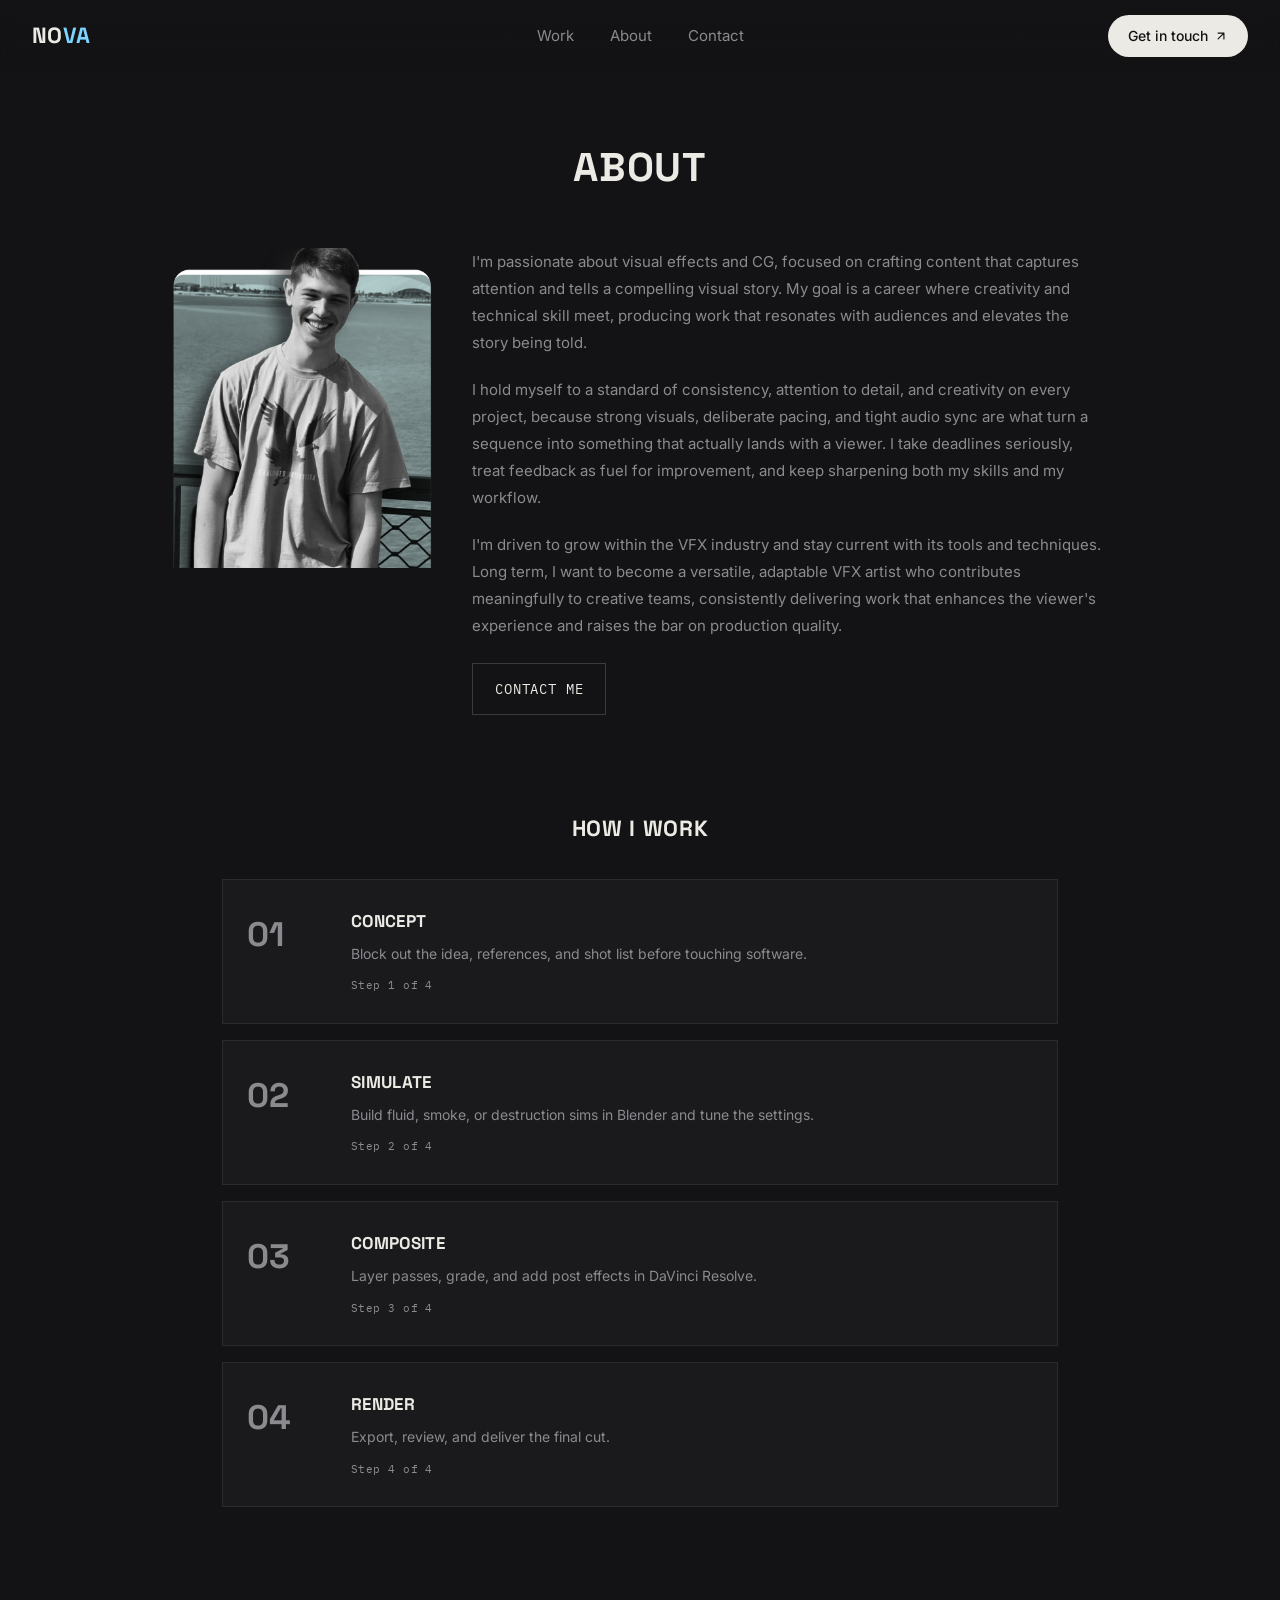
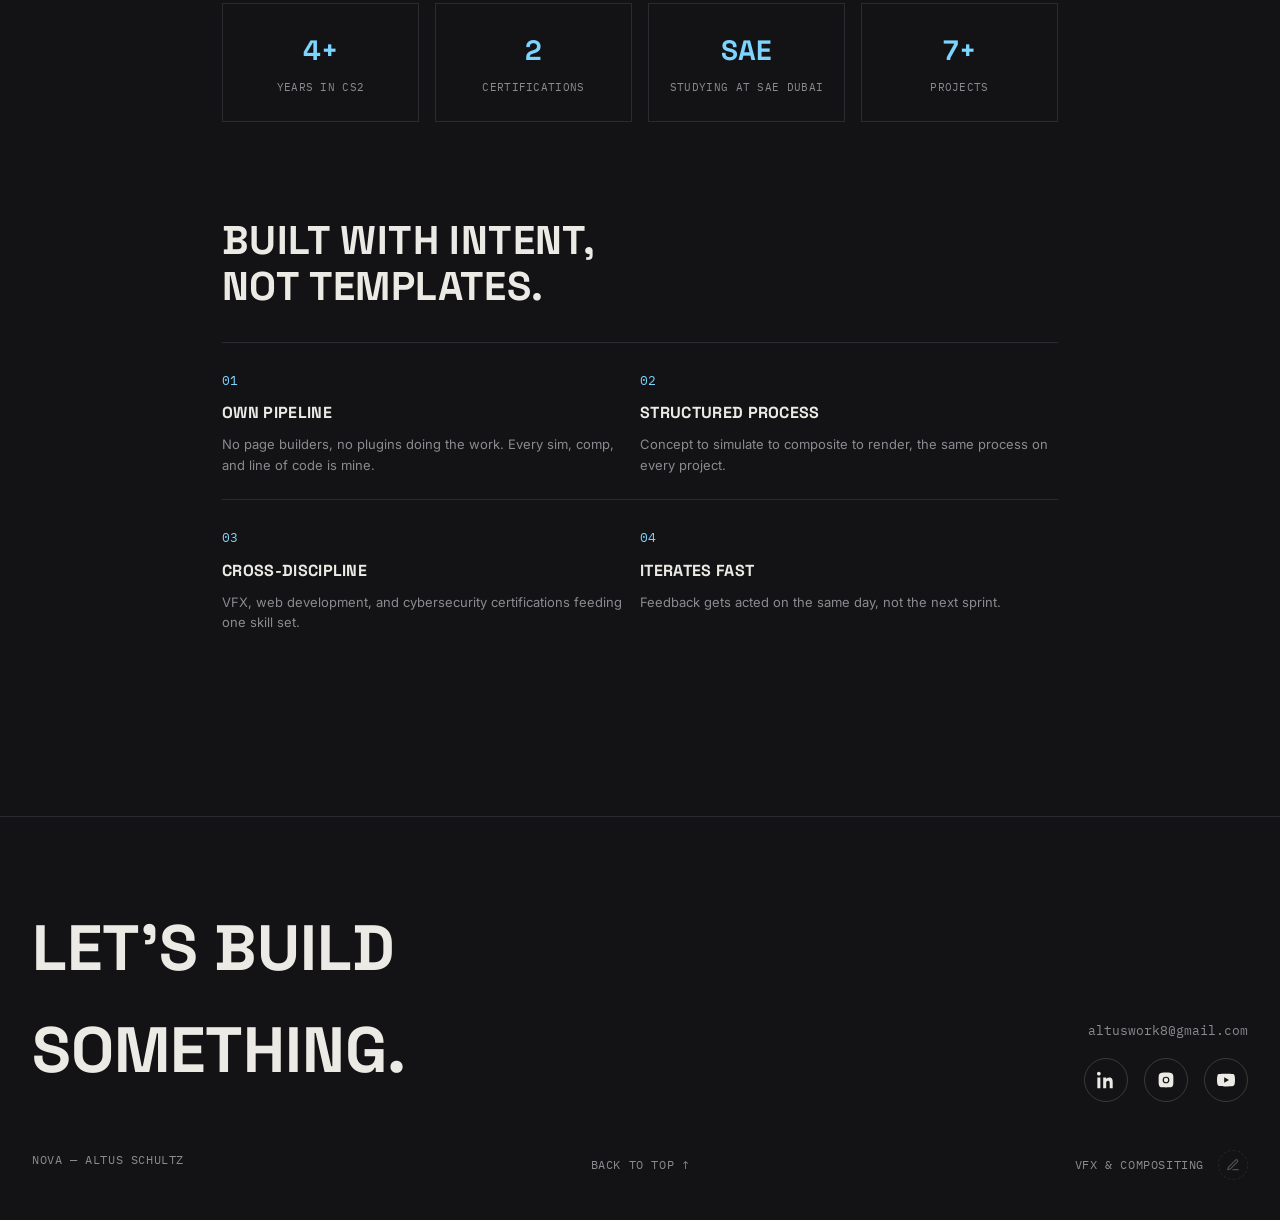
==== commit 84696102: "Remove the resume download from the About page No page references the PDF now, and it stays out of t" ====
--- a/pages/about.html
+++ b/pages/about.html
@@ -49,9 +49,6 @@
 
       <div class="bio-actions">
         <a href="contact.html" class="contact-link">Contact me</a>
-        <!--Resume link pulled 2026-10-15: PDF still carries the old email address.
-            Re-export with altuswork8@gmail.com, then uncomment this line.-->
-        <!--<a href="../assets/documents/altus-schultz-resume.pdf" class="contact-link" download>Resume</a>-->
       </div>
     </div>
   </div>
